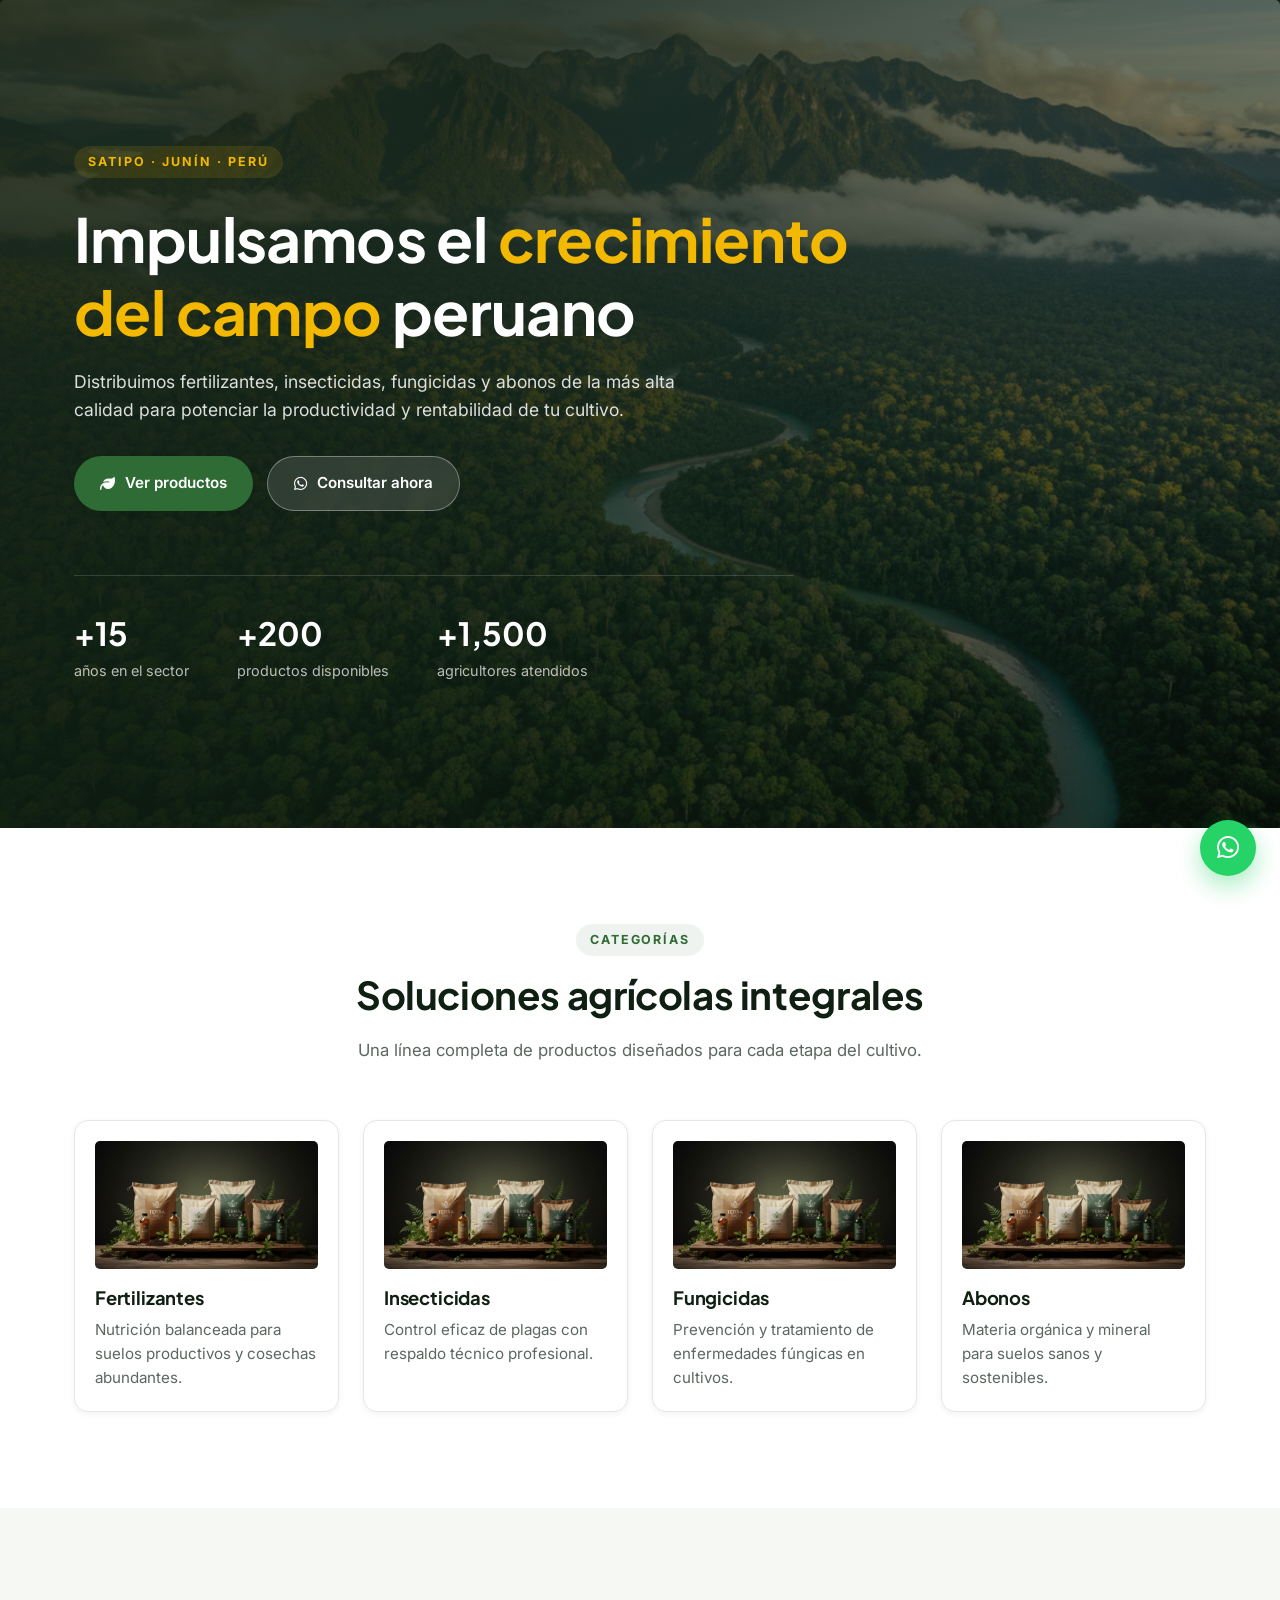
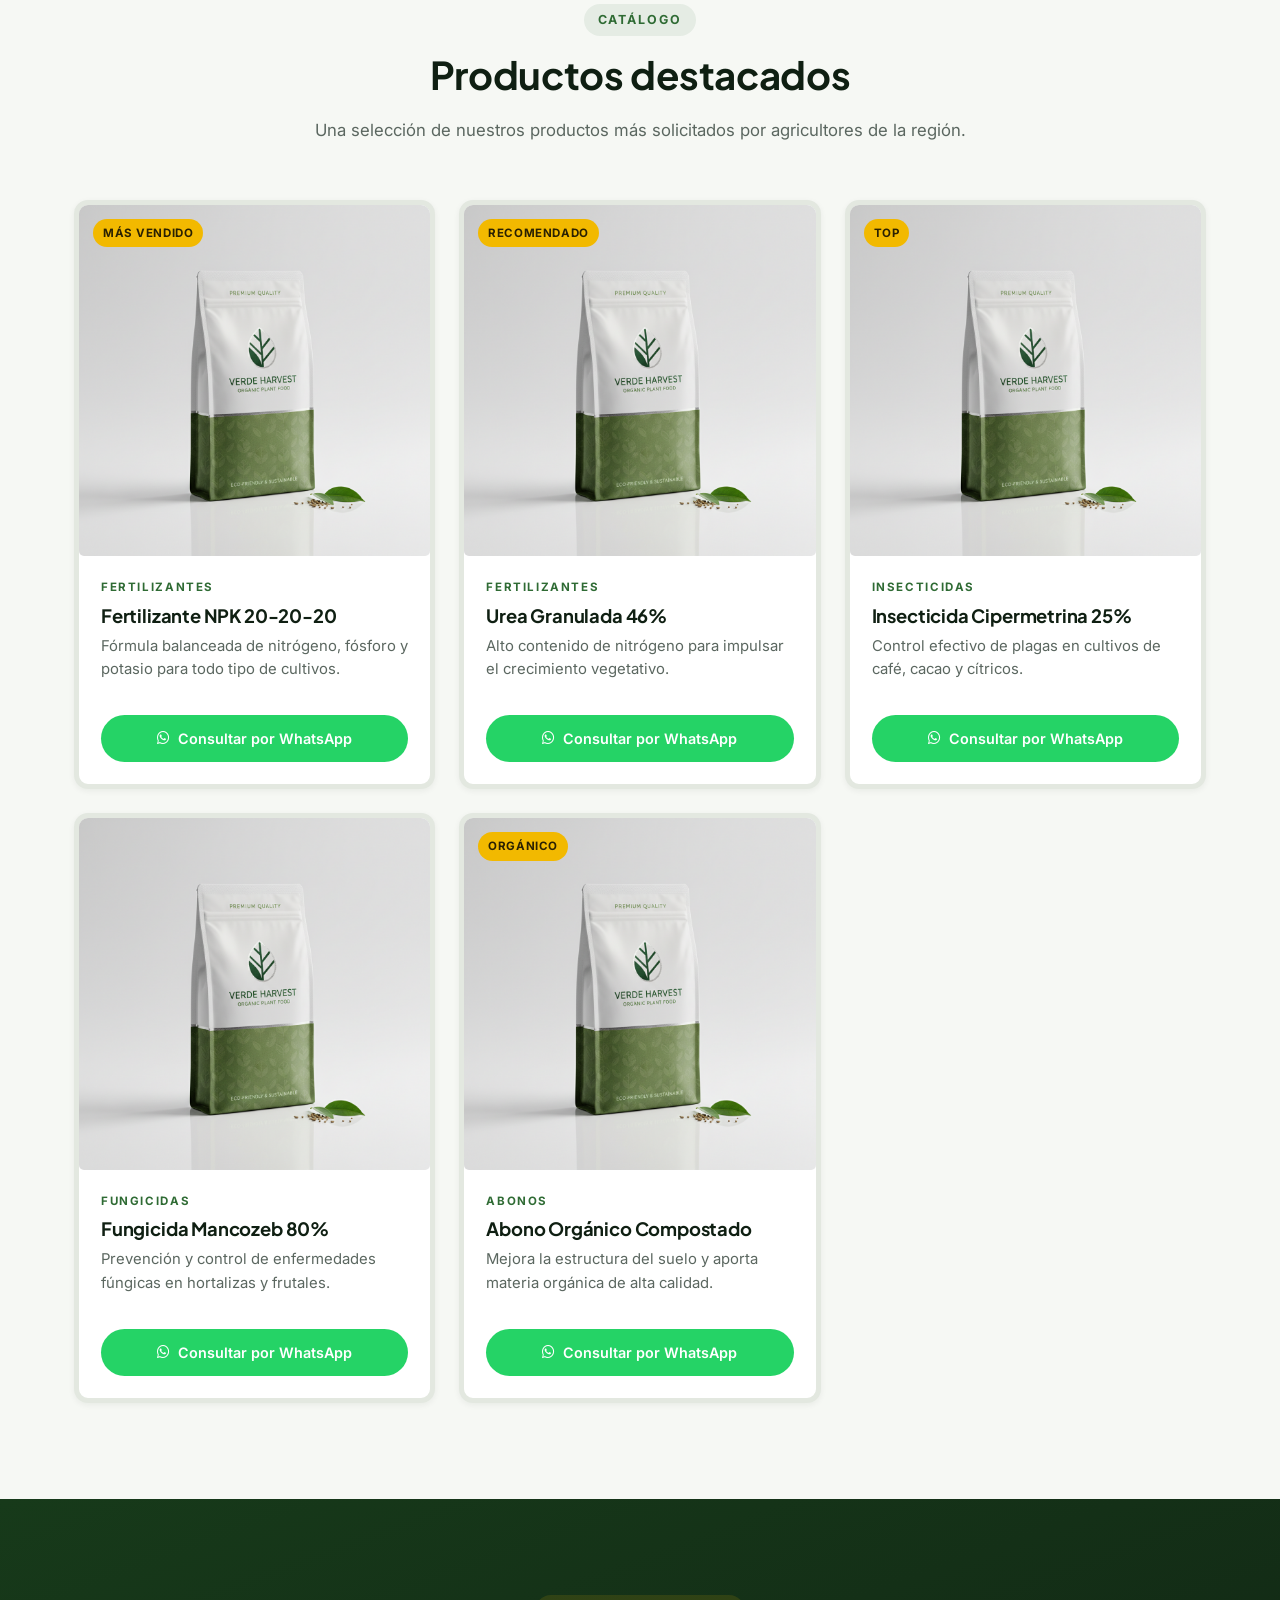
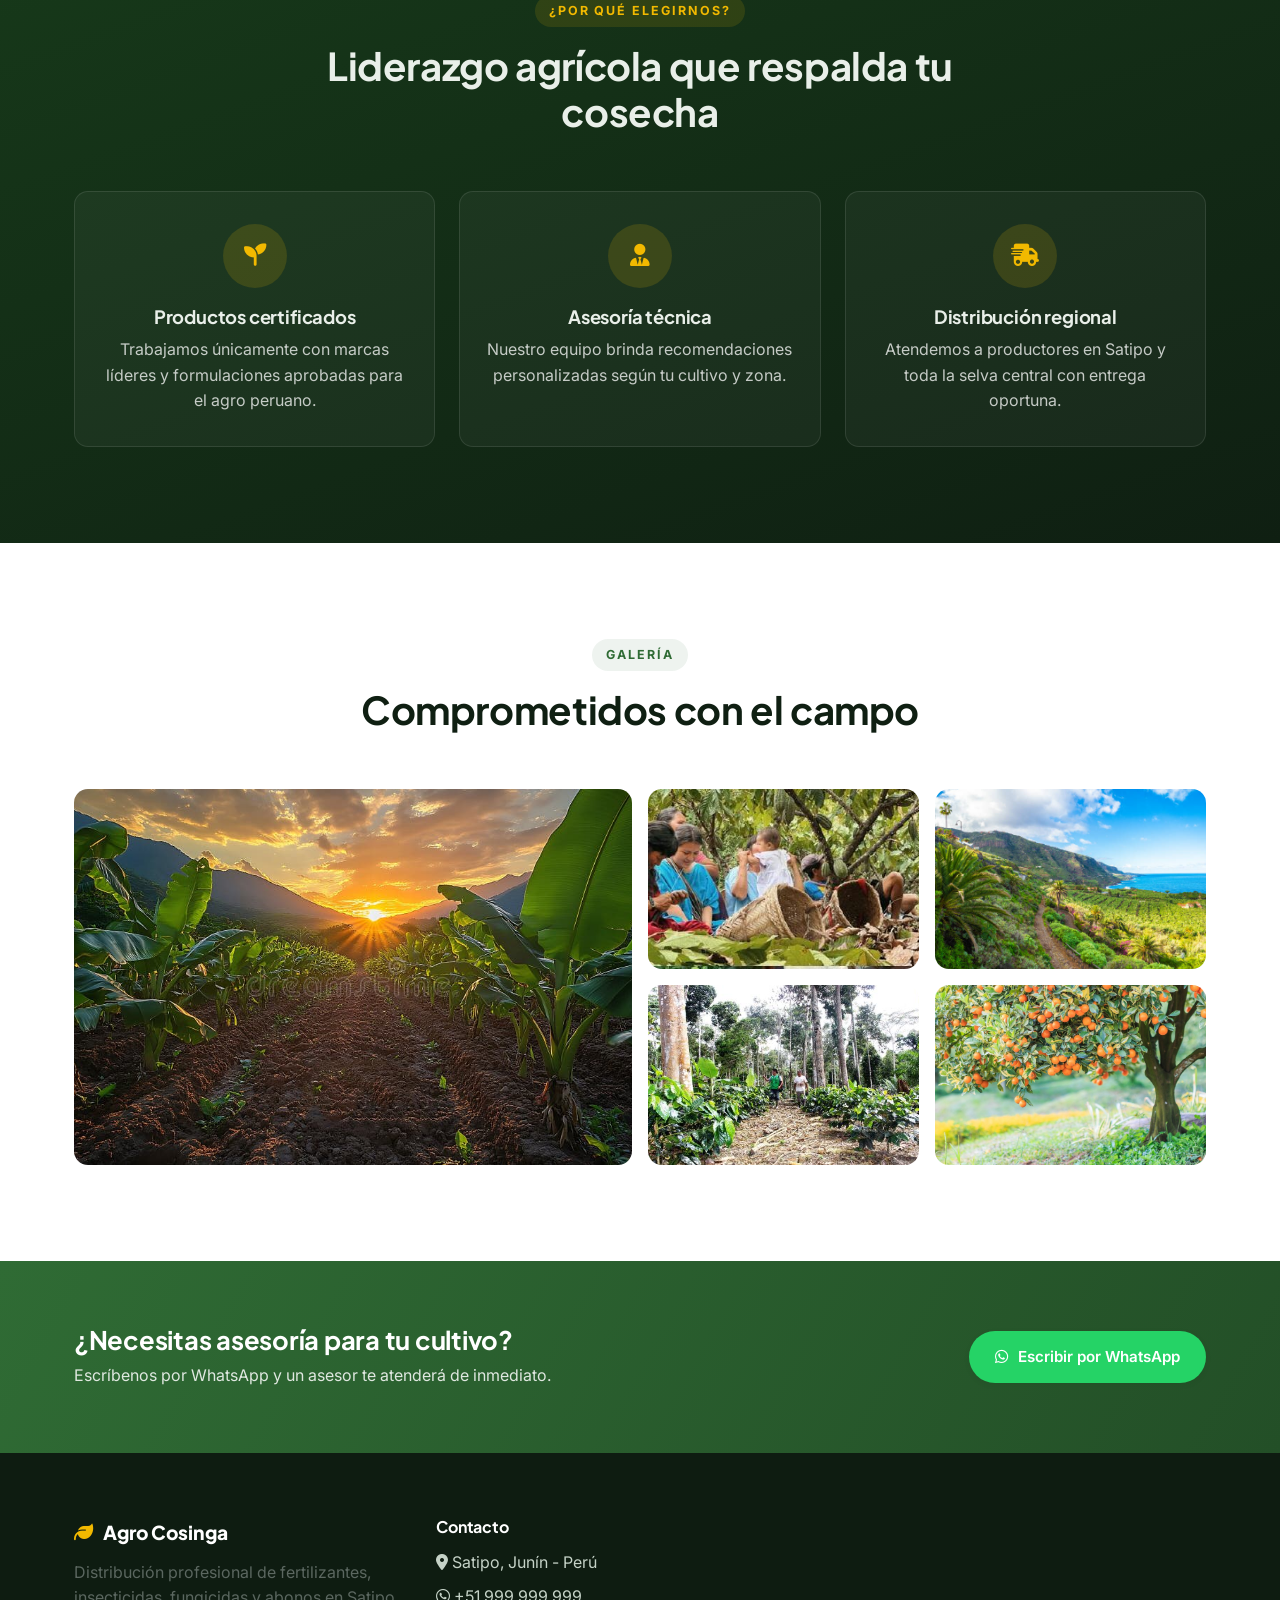
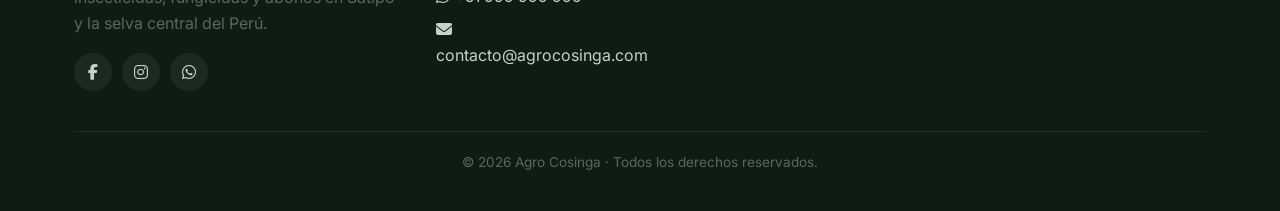
==== index.html @ ca18a6d5 "añadiendo primeros archivos primer commit" ====
<!DOCTYPE html>
<html lang="es">
<head>
  <meta charset="UTF-8" />
  <meta name="viewport" content="width=device-width, initial-scale=1.0" />
  <meta name="description" content="Agro Cosinga - Fertilizantes, insecticidas, fungicidas y abonos en Satipo, Junín. Liderazgo agrícola y productos de calidad para el agricultor peruano." />
  <title>Agro Cosinga | Fertilizantes y Productos Agrícolas - Satipo, Junín</title>
  <link rel="preconnect" href="https://fonts.googleapis.com">
  <link rel="preconnect" href="https://fonts.gstatic.com" crossorigin>
  <link href="https://fonts.googleapis.com/css2?family=Inter:wght@400;500;600;700&family=Plus+Jakarta+Sans:wght@600;700;800&display=swap" rel="stylesheet">
  <link rel="stylesheet" href="https://cdnjs.cloudflare.com/ajax/libs/font-awesome/6.5.1/css/all.min.css">
  <link rel="stylesheet" href="https://unpkg.com/aos@2.3.4/dist/aos.css">
  <link rel="stylesheet" href="assets/css/styles.css">
</head>

<body>

  <div id="navbar-placeholder"></div>
 
  <header class="hero">
    <div class="hero__overlay"></div>
    <div class="hero__media" aria-hidden="true">
    
      <img src="assets/images/hero-landscape-jungle.png" alt="Campo agrícola en Satipo" class="hero__img">
    </div>
    <div class="container hero__content" data-aos="fade-up">
      <span class="hero__eyebrow">Satipo · Junín · Perú</span>
      <h1 class="hero__title">Impulsamos el <span>crecimiento del campo</span> peruano</h1>
      <p class="hero__subtitle">
        Distribuimos fertilizantes, insecticidas, fungicidas y abonos de la más alta calidad
        para potenciar la productividad y rentabilidad de tu cultivo.
      </p>
      <div class="hero__actions">
        <a href="#categoriaas" class="btn btn--primary">
          <i class="fa-solid fa-leaf"></i> Ver productos
        </a>
        <a href="https://wa.me/51902345673?text=Hola%20Agro%20Cosinga,%20deseo%20información%20de%20sus%20productos." target="_blank" rel="noopener" class="btn btn--ghost">
          <i class="fa-brands fa-whatsapp"></i> Consultar ahora
        </a>
      </div>

      <ul class="hero__stats">
        <li><strong>+15</strong><span>años en el sector</span></li>
        <li><strong>+200</strong><span>productos disponibles</span></li>
        <li><strong>+1,500</strong><span>agricultores atendidos</span></li>
      </ul>
    </div>
  </header>

  <section class="section section--light">
    <div class="container"id="categoriaas">
      <div class="section__head" data-aos="fade-up">
        <span class="section__eyebrow">Categorías</span>
        <h2 class="section__title">Soluciones agrícolas integrales</h2>
        <p class="section__lead">Una línea completa de productos diseñados para cada etapa del cultivo.</p>
      </div>

      <div class="grid grid--4">
        <article class="cat-card" data-aos="fade-up" data-aos-delay="0">
          <div class="cat-card__media">
            <img src="assets/images/fetilizantes.png" alt="">
          </div>
          <h3>Fertilizantes</h3>
          <p>Nutrición balanceada para suelos productivos y cosechas abundantes.</p>
        </article>

        <article class="cat-card" data-aos="fade-up" data-aos-delay="80">
          <div class="cat-card__media">
            <img src="assets/images/fetilizantes.png" alt="">
          </div>
          <h3>Insecticidas</h3>
          <p>Control eficaz de plagas con respaldo técnico profesional.</p>
        </article>

        <article class="cat-card" data-aos="fade-up" data-aos-delay="160">
          <div class="cat-card__media">
            <img src="assets/images/fetilizantes.png" alt="">
          </div>
          <h3>Fungicidas</h3>
          <p>Prevención y tratamiento de enfermedades fúngicas en cultivos.</p>
        </article>

        <article class="cat-card" data-aos="fade-up" data-aos-delay="240">
          <div class="cat-card__media">
            <img src="assets/images/fetilizantes.png" alt="">
          </div>
          <h3>Abonos</h3>
          <p>Materia orgánica y mineral para suelos sanos y sostenibles.</p>
        </article>
      </div>
    </div>
  </section>

  <section class="section section--muted">
    <div class="container">
      <div class="section__head" data-aos="fade-up">
        <span class="section__eyebrow">Catálogo</span>
        <h2 class="section__title">Productos destacados</h2>
        <p class="section__lead">Una selección de nuestros productos más solicitados por agricultores de la región.</p>
      </div>

      <div id="products-grid" class="grid grid--3"></div>

  </section>

  <section class="section section--dark benefits">
    <div class="container">
      <div class="section__head section__head--light" data-aos="fade-up">
        <span class="section__eyebrow">¿Por qué elegirnos?</span>
        <h2 class="section__title">Liderazgo agrícola que respalda tu cosecha</h2>
      </div>

      <div class="grid grid--3">
        <div class="benefit" data-aos="fade-up">
          <div class="benefit__icon"><i class="fa-solid fa-seedling"></i></div>
          <h3>Productos certificados</h3>
          <p>Trabajamos únicamente con marcas líderes y formulaciones aprobadas para el agro peruano.</p>
        </div>
        <div class="benefit" data-aos="fade-up" data-aos-delay="100">
          <div class="benefit__icon"><i class="fa-solid fa-user-tie"></i></div>
          <h3>Asesoría técnica</h3>
          <p>Nuestro equipo brinda recomendaciones personalizadas según tu cultivo y zona.</p>
        </div>
        <div class="benefit" data-aos="fade-up" data-aos-delay="200">
          <div class="benefit__icon"><i class="fa-solid fa-truck-fast"></i></div>
          <h3>Distribución regional</h3>
          <p>Atendemos a productores en Satipo y toda la selva central con entrega oportuna.</p>
        </div>
      </div>
    </div>
  </section>

  <section class="section section--light">
    <div class="container">
      <div class="section__head" data-aos="fade-up">
        <span class="section__eyebrow">Galería</span>
        <h2 class="section__title">Comprometidos con el campo</h2>
      </div>

      <div class="gallery">
        <div class="gallery__item gallery__item--lg" data-aos="zoom-in">
          <img src="assets/images/8_Banana_Plantation_at_Sunset_Mountain.png" alt="Fertilizantes Agro Cosinga" loading="lazy">
        </div>
        <div class="gallery__item" data-aos="zoom-in" data-aos-delay="80">
          <img src="assets/images/10_Bridging_Forests_and_Markets_Through.png" alt="Fertilizantes Agro Cosinga" loading="lazy">
        </div>
        <div class="gallery__item" data-aos="zoom-in" data-aos-delay="160">
          <img src="assets/images/4_1_000_Banana_Plantation_In_The_Mountains.png" alt="Fertilizantes Agro Cosinga" loading="lazy">
        </div>
        <div class="gallery__item" data-aos="zoom-in" data-aos-delay="240">
          <img src="assets/images/6_Satipo_productores_de_caf_y_cacao.png" alt="Fertilizantes Agro Cosinga" loading="lazy">
        </div>
        <div class="gallery__item" data-aos="zoom-in" data-aos-delay="320">
         <img src="assets/images/7_A_Guide_to_Planting_Citrus_Plants.png" alt="Fertilizantes Agro Cosinga" loading="lazy">
        </div>
      </div>
    </div>
  </section>

  <!-- WHATSAPP -->
  <section class="cta-band">
    <div class="container cta-band__inner" data-aos="fade-up">
      <div>
        <h2>¿Necesitas asesoría para tu cultivo?</h2>
        <p>Escríbenos por WhatsApp y un asesor te atenderá de inmediato.</p>
      </div>
      <a href="https://wa.me/51902345673" target="_blank" rel="noopener" class="btn btn--whatsapp">
        <i class="fa-brands fa-whatsapp"></i> Escribir por WhatsApp
      </a>
    </div>
  </section>

    <footer class="footer">
      <div class="container">
        <div class="footer__grid">
          <div>
            <div class="footer__brand"><i class="fa-solid fa-leaf"></i> Agro Cosinga</div>
            <p>Distribución profesional de fertilizantes, insecticidas, fungicidas y abonos en Satipo y la selva central del Perú.</p>
            <div class="footer__social">
              <a href="#" aria-label="Facebook"><i class="fa-brands fa-facebook-f"></i></a>
              <a href="#" aria-label="Instagram"><i class="fa-brands fa-instagram"></i></a>
              <a href="https://wa.me/51999999999" aria-label="WhatsApp"><i class="fa-brands fa-whatsapp"></i></a>
            </div>
          </div>

          <div>
            <h4>Contacto</h4>
            <ul>
              <li><i class="fa-solid fa-location-dot"></i> Satipo, Junín - Perú</li>
              <li><i class="fa-brands fa-whatsapp"></i> +51 999 999 999</li>
              <li><i class="fa-solid fa-envelope"></i> contacto@agrocosinga.com</li>
            </ul>
          </div>
        </div>
        <div class="footer__bottom">
         <p> © 2026 Agro Cosinga · Todos los derechos reservados. <p>
        </div>
      </div>
    </footer>

  <!-- WhatsApp flotante -->
  <a href="https://wa.me/51902345673" class="wa-float" target="_blank" rel="noopener" aria-label="WhatsApp">
    <i class="fa-brands fa-whatsapp"></i>
  </a>

  <script src="https://unpkg.com/aos@2.3.4/dist/aos.js"></script>
  <script src="assets/js/components.js"></script>
  <script src="assets/js/products.js"></script>
  <script src="assets/js/main.js"></script>
</body>
</html>
---- assets/css/styles.css ----
/* =========================================================
   AGRO COSINGA - Hoja de estilos principal
   Arquitectura clásica HTML5 + CSS3 con variables
   ========================================================= */

:root {
  /* Paleta corporativa agrícola */
  --color-primary: #2f6b34;        /* verde agrícola */
  --color-primary-dark: #234f27;
  --color-primary-light: #4a8a4f;
  --color-accent: #f2b900;         /* amarillo agrícola */
  --color-earth: #8a6a3b;          /* tierra suave */
  --color-earth-light: #f4ede1;

  --color-dark: #0f1f12;
  --color-text: #1e2a20;
  --color-muted: #5b6760;
  --color-bg: #ffffff;
  --color-bg-alt: #f6f8f4;
  --color-border: #e3e8e0;

  /* Tipografía */
  --font-display: 'Plus Jakarta Sans', system-ui, sans-serif;
  --font-body: 'Inter', system-ui, sans-serif;

  /* Espaciado / radio / sombras */
  --radius-sm: 8px;
  --radius-md: 14px;
  --radius-lg: 22px;
  --shadow-sm: 0 2px 6px rgba(15, 31, 18, 0.06);
  --shadow-md: 0 10px 30px rgba(15, 31, 18, 0.08);
  --shadow-lg: 0 20px 50px rgba(15, 31, 18, 0.12);

  --container-max: 1180px;
  --transition: 0.25s ease;
}

/* Reset ligero */
*, *::before, *::after { box-sizing: border-box; }
html { scroll-behavior: smooth; -webkit-text-size-adjust: 100%; }
body {
  margin: 0;
  font-family: var(--font-body);
  color: var(--color-text);
  background: var(--color-bg);
  line-height: 1.6;
  -webkit-font-smoothing: antialiased;
}
img { max-width: 100%; display: block; }
a { color: inherit; text-decoration: none; }
button { font-family: inherit; cursor: pointer; border: none; background: none; }
h1, h2, h3, h4 { font-family: var(--font-display); color: var(--color-dark); margin: 0 0 .5em; line-height: 1.2; letter-spacing: -0.01em; }
p { margin: 0 0 1em; color: var(--color-muted); }

/* Layout */
.container {
  width: 100%;
  max-width: var(--container-max);
  margin: 0 auto;
  padding: 0 24px;
}

.section { padding: 96px 0; }
.section--light { background: var(--color-bg); }
.section--muted { background: var(--color-bg-alt); }
.section--dark  { background: linear-gradient(160deg, #173a1a, #0f1f12); color: #e9efe9; }

.section__head { text-align: center; max-width: 720px; margin: 0 auto 56px; }
.section__head--light h2,
.section__head--light p { color: #e9efe9; }
.section__eyebrow {
  display: inline-block;
  font-size: 0.78rem;
  font-weight: 700;
  letter-spacing: 0.16em;
  text-transform: uppercase;
  color: var(--color-primary);
  background: rgba(47, 107, 52, 0.08);
  padding: 6px 14px;
  border-radius: 999px;
  margin-bottom: 16px;
}
.section--dark .section__eyebrow {
  color: var(--color-accent);
  background: rgba(242, 185, 0, 0.12);
}
.section__title { font-size: clamp(1.7rem, 3vw, 2.4rem); }
.section__lead { font-size: 1.05rem; }
.section__cta { text-align: center; margin-top: 56px; }

/* Grid genérico */
.grid { display: grid; gap: 24px; }
.grid--3 { grid-template-columns: repeat(3, 1fr); }
.grid--4 { grid-template-columns: repeat(4, 1fr); }
@media (max-width: 960px) {
  .grid--3, .grid--4 { grid-template-columns: repeat(2, 1fr); }
}
@media (max-width: 580px) {
  .grid--3, .grid--4 { grid-template-columns: 1fr; }
}

/* Botones */
.btn {
  display: inline-flex; align-items: center; gap: 10px;
  padding: 14px 26px;
  border-radius: 999px;
  font-weight: 600; font-size: 0.95rem;
  transition: transform var(--transition), box-shadow var(--transition), background var(--transition), color var(--transition);
}
.btn:hover { transform: translateY(-2px); }
.btn--primary { background: var(--color-primary); color: #fff; box-shadow: var(--shadow-sm); }
.btn--primary:hover { background: var(--color-primary-dark); box-shadow: var(--shadow-md); }
.btn--ghost { background: rgba(255,255,255,0.12); color: #fff; border: 1px solid rgba(255,255,255,0.35); backdrop-filter: blur(6px); }
.btn--ghost:hover { background: rgba(255,255,255,0.22); }
.btn--whatsapp { background: #25D366; color: #fff; box-shadow: var(--shadow-sm); }
.btn--whatsapp:hover { background: #1ebe5a; }
.btn--sm { padding: 10px 18px; font-size: 0.85rem; }

/* Image placeholders */
.image-placeholder {
  width: 100%;
  min-height: 200px;
  background: repeating-linear-gradient(45deg, #eef2ea, #eef2ea 10px, #e3e9df 10px, #e3e9df 20px);
  display: flex; align-items: center; justify-content: center;
  color: var(--color-primary-dark);
  font-weight: 600;
  font-size: 0.9rem;
  text-align: center;
  padding: 16px;
  border-radius: var(--radius-md);
  border: 1px dashed rgba(47,107,52,0.35);
}
.image-placeholder--hero { min-height: 100%; border-radius: 0; }
.image-placeholder--tall { min-height: 420px; }

/* ============ NAVBAR ============ */
.navbar {
  position: sticky; top: 0; z-index: 50;
  background: rgba(255,255,255,0.92);
  backdrop-filter: saturate(180%) blur(12px);
  border-bottom: 1px solid var(--color-border);
}
.navbar__inner {
  display: flex; align-items: center; justify-content: space-between;
  padding: 16px 0;
}
.navbar__brand {
  display: flex; align-items: center; gap: 10px;
  font-family: var(--font-display); font-weight: 800; font-size: 1.15rem;
  color: var(--color-dark);
}
.navbar__brand i { color: var(--color-primary); font-size: 1.5rem; }
.navbar__brand span { color: var(--color-primary); }
.navbar__menu { display: flex; align-items: center; gap: 8px; }
.navbar__menu a {
  padding: 10px 16px;
  font-weight: 500; color: var(--color-text);
  border-radius: 999px;
  transition: color var(--transition), background var(--transition);
}
.navbar__menu a:hover { color: var(--color-primary); background: var(--color-bg-alt); }
.navbar__menu a.is-active { color: var(--color-primary); background: rgba(47,107,52,0.08); }
.navbar__cta { margin-left: 8px; }
.navbar__toggle { display: none; font-size: 1.4rem; color: var(--color-dark); }

@media (max-width: 860px) {
  .navbar__toggle { display: block; }
  .navbar__menu {
    position: absolute; top: 100%; left: 0; right: 0;
    background: #fff; border-bottom: 1px solid var(--color-border);
    flex-direction: column; align-items: stretch; gap: 0;
    padding: 12px 16px 20px;
    transform: translateY(-12px);
    opacity: 0; pointer-events: none;
    transition: opacity var(--transition), transform var(--transition);
  }
  .navbar__menu a { padding: 14px 12px; border-radius: var(--radius-sm); }
  .navbar.is-open .navbar__menu { opacity: 1; transform: translateY(0); pointer-events: auto; }
  .navbar__cta { margin: 8px 0 0; text-align: center; }
}

/* ============ HERO ============ */
.hero {
  position: relative;
  min-height: 92vh;
  display: flex; align-items: center;
  color: #fff;
  overflow: hidden;
  background: var(--color-dark);
}
.hero__media { position: absolute; inset: 0; }
.hero__media .image-placeholder {
  height: 100%; border-radius: 0;
  border: none;
  background: linear-gradient(160deg, #1d4a22, #0d1f10),
    repeating-linear-gradient(45deg, rgba(255,255,255,0.03), rgba(255,255,255,0.03) 12px, transparent 12px, transparent 24px);
  color: rgba(255,255,255,0.6);
}
.hero__overlay {
  position: absolute; inset: 0;
  background: linear-gradient(120deg, rgba(15,31,18,0.85) 30%, rgba(15,31,18,0.4) 100%);
  z-index: 1;
}
.hero__content { position: relative; z-index: 2; padding: 80px 24px; }
.hero__eyebrow {
  display: inline-block;
  font-size: 0.78rem; font-weight: 700; letter-spacing: 0.16em;
  text-transform: uppercase;
  color: var(--color-accent);
  background: rgba(242,185,0,0.12);
  padding: 6px 14px; border-radius: 999px;
  margin-bottom: 24px;
}
.hero__title {
  font-size: clamp(2.2rem, 5vw, 3.8rem);
  color: #fff;
  max-width: 820px;
  margin-bottom: 20px;
}
.hero__title span { color: var(--color-accent); }
.hero__subtitle {
  max-width: 620px;
  color: rgba(255,255,255,0.85);
  font-size: 1.1rem;
  margin-bottom: 32px;
}
.hero__actions { display: flex; flex-wrap: wrap; gap: 14px; margin-bottom: 64px; }

.hero__stats {
  display: flex; flex-wrap: wrap; gap: 48px;
  list-style: none; padding: 0; margin: 0;
  border-top: 1px solid rgba(255,255,255,0.15);
  padding-top: 32px;
  max-width: 720px;
}
.hero__stats li { display: flex; flex-direction: column; }
.hero__stats strong { font-family: var(--font-display); font-size: 2rem; color: #fff; }
.hero__stats span { color: rgba(255,255,255,0.7); font-size: 0.9rem; }

/* ============ PAGE HERO ============ */
.page-hero {
  background: linear-gradient(160deg, #2f6b34, #173a1a);
  color: #fff;
  padding: 100px 0 80px;
  text-align: center;
}
.page-hero .section__eyebrow {
  background: rgba(242,185,0,0.18);
  color: var(--color-accent);
}
.page-hero__title { color: #fff; font-size: clamp(2rem, 4vw, 3rem); }
.page-hero__lead { color: rgba(255,255,255,0.85); max-width: 600px; margin: 0 auto; }

/* ============ CATEGORY CARDS ============ */
.cat-card {
  background: #fff;
  border-radius: var(--radius-md);
  padding: 20px;
  border: 1px solid var(--color-border);
  box-shadow: var(--shadow-sm);
  transition: transform var(--transition), box-shadow var(--transition), border-color var(--transition);
}
.cat-card:hover { transform: translateY(-6px); box-shadow: var(--shadow-md); border-color: rgba(47,107,52,0.4); }
.cat-card__media { margin-bottom: 18px; }
.cat-card__media .image-placeholder { min-height: 160px; }
.cat-card h3 { font-size: 1.15rem; }
.cat-card p { font-size: 0.95rem; margin: 0; }

/* Imágenes reales dentro de placeholders: llenan el contenedor */
img {
  width: 100%;
  height: 100%;
  object-fit: cover;
  object-position: center;
  display: block;
  border-radius: 5px;
}

/* ============ PRODUCT CARDS ============ */
.product-card {
  background: #fff;
  border-radius: var(--radius-md);
  overflow: hidden;
  border: 5px solid var(--color-border);
  box-shadow: var(--shadow-sm);
  display: flex; flex-direction: column;
  transition: transform var(--transition), box-shadow var(--transition);
}
.product-card:hover { transform: translateY(-6px); box-shadow: var(--shadow-md); }
.product-card__media { position: relative; padding: 0;}
.product-card__media  { 
  min-height: 220px; 
  padding: 0;
}
.product-card__tag {
  position: absolute; top: 14px; left: 14px;
  background: var(--color-accent); color: #2a2102;
  font-size: 0.72rem; font-weight: 700; letter-spacing: 0.05em;
  text-transform: uppercase; padding: 5px 10px; border-radius: 999px;
}
.product-card__body { padding: 22px; display: flex; flex-direction: column; flex: 1; }
.product-card__category {
  font-size: 0.72rem; font-weight: 700; letter-spacing: 0.14em;
  color: var(--color-primary); text-transform: uppercase; margin-bottom: 8px;
}
.product-card__title { font-size: 1.15rem; margin-bottom: 8px; }
.product-card__desc { font-size: 0.93rem; flex: 1; }
.product-card__cta {
  margin-top: 18px;
  display: inline-flex; align-items: center; justify-content: center; gap: 8px;
  background: #25D366; color: #fff;
  padding: 12px 18px; border-radius: 999px;
  font-weight: 600; font-size: 0.9rem;
  transition: background var(--transition);
}
.product-card__cta:hover { background: #1ebe5a; }

/* ============ FILTERS ============ */
.filters {
  display: flex; flex-wrap: wrap; justify-content: center; gap: 10px;
  margin-bottom: 48px;
}
.filter-btn {
  padding: 10px 20px; border-radius: 999px;
  background: #fff; border: 1px solid var(--color-border);
  font-weight: 600; font-size: 0.9rem; color: var(--color-text);
  transition: background var(--transition), color var(--transition), border-color var(--transition);
}
.filter-btn:hover { border-color: var(--color-primary); color: var(--color-primary); }
.filter-btn.is-active { background: var(--color-primary); color: #fff; border-color: var(--color-primary); }

/* ============ BENEFITS ============ */
.benefit {
  text-align: center;
  padding: 32px 24px;
  border-radius: var(--radius-md);
  background: rgba(255,255,255,0.04);
  border: 1px solid rgba(255,255,255,0.1);
}
.benefit__icon {
  width: 64px; height: 64px;
  display: flex; align-items: center; justify-content: center;
  margin: 0 auto 18px;
  border-radius: 50%;
  background: rgba(242,185,0,0.15);
  color: var(--color-accent);
  font-size: 1.4rem;
}
.benefit h3 { color: inherit; font-size: 1.15rem; }
.benefit p { color: rgba(255,255,255,0.75); margin: 0; }
.benefit--light { background: #fff; border: 1px solid var(--color-border); box-shadow: var(--shadow-sm); }
.benefit--light h3 { color: var(--color-dark); }
.benefit--light p { color: var(--color-muted); }
.benefit--light .benefit__icon { background: rgba(47,107,52,0.1); color: var(--color-primary); }

/* ============ GALLERY ============ */
.gallery {
  display: grid;
  grid-template-columns: repeat(4, 1fr);
  grid-auto-rows: 180px;
  gap: 16px;
}
.gallery__item { overflow: hidden; border-radius: var(--radius-md); }
.gallery__item .image-placeholder { height: 100%; border-radius: 0; border: none; }
.gallery__item--lg { grid-column: span 2; grid-row: span 2; }
@media (max-width: 760px) {
  .gallery { grid-template-columns: repeat(2, 1fr); }
  .gallery__item--lg { grid-column: span 2; grid-row: span 1; }
}

/* ============ SPLIT ============ */
.split {
  display: grid; grid-template-columns: 1fr 1fr;
  gap: 56px; align-items: center;
}
@media (max-width: 860px) { .split { grid-template-columns: 1fr; } }

/* ============ CTA BAND ============ */
.cta-band {
  background: linear-gradient(120deg, var(--color-primary), var(--color-primary-dark));
  color: #fff;
  padding: 64px 0;
}
.cta-band__inner {
  display: flex; align-items: center; justify-content: space-between;
  gap: 32px; flex-wrap: wrap;
}
.cta-band h2 { color: #fff; margin: 0 0 8px; font-size: 1.6rem; }
.cta-band p { color: rgba(255,255,255,0.85); margin: 0; }

/* ============ CONTACT ============ */
.contact-info { display: flex; flex-direction: column; gap: 22px; }
.contact-info__item {
  display: flex; gap: 16px; align-items: flex-start;
  padding: 18px; border: 1px solid var(--color-border);
  border-radius: var(--radius-md); background: #fff;
}
.contact-info__item i {
  width: 44px; height: 44px; flex-shrink: 0;
  display: flex; align-items: center; justify-content: center;
  border-radius: 50%;
  background: rgba(47,107,52,0.1); color: var(--color-primary);
  font-size: 1.1rem;
}
.contact-info__item h4 { margin: 0 0 2px; font-size: 1rem; }
.contact-info__item p { margin: 0; color: var(--color-muted); font-size: 0.95rem; }

.contact-form {
  background: #fff; padding: 32px;
  border-radius: var(--radius-md);
  border: 1px solid var(--color-border);
  box-shadow: var(--shadow-md);
}
.contact-form h3 { margin-bottom: 20px; }
.form-group { margin-bottom: 16px; }
.form-group label { display: block; font-weight: 600; font-size: 0.9rem; margin-bottom: 6px; }
.form-group input, .form-group textarea {
  width: 100%; padding: 12px 14px;
  border: 1px solid var(--color-border);
  border-radius: var(--radius-sm);
  font-family: inherit; font-size: 0.95rem;
  transition: border-color var(--transition), box-shadow var(--transition);
}
.form-group input:focus, .form-group textarea:focus {
  outline: none; border-color: var(--color-primary);
  box-shadow: 0 0 0 3px rgba(47,107,52,0.15);
}

/* ============ FOOTER ============ */
.footer {
  background: #0e1c11; color: #c5d2c7;
  padding: 64px 0 24px;
}
.footer__grid {
  display: grid; grid-template-columns: 1.4fr 1fr 1fr 1fr;
  gap: 40px; margin-bottom: 40px;
}
@media (max-width: 860px) { .footer__grid { grid-template-columns: 1fr 1fr; } }
@media (max-width: 520px) { .footer__grid { grid-template-columns: 1fr; } }

.footer__brand { display: flex; align-items: center; gap: 10px; font-family: var(--font-display); font-weight: 800; font-size: 1.2rem; color: #fff; margin-bottom: 12px; }
.footer__brand i { color: var(--color-accent); }
.footer h4 { color: #fff; font-size: 1rem; margin-bottom: 14px; }
.footer ul { list-style: none; padding: 0; margin: 0; display: flex; flex-direction: column; gap: 8px; }
.footer ul a { color: #c5d2c7; font-size: 0.93rem; transition: color var(--transition); }
.footer ul a:hover { color: var(--color-accent); }
.footer__social { display: flex; gap: 10px; margin-top: 12px; }
.footer__social a {
  width: 38px; height: 38px;
  display: flex; align-items: center; justify-content: center;
  background: rgba(255,255,255,0.06); border-radius: 50%;
  transition: background var(--transition), color var(--transition);
}
.footer__social a:hover { background: var(--color-accent); color: #1a1500; }
.footer__bottom {
  border-top: 1px solid rgba(255,255,255,0.08);
  padding-top: 20px;
  font-size: 0.85rem; color: #8b988d;
  text-align: center;
}

/* ============ WhatsApp flotante ============ */
.wa-float {
  position: fixed; bottom: 24px; right: 24px; z-index: 40;
  width: 56px; height: 56px;
  background: #25D366; color: #fff;
  border-radius: 50%;
  display: flex; align-items: center; justify-content: center;
  font-size: 1.6rem;
  box-shadow: 0 10px 25px rgba(37,211,102,0.4);
  transition: transform var(--transition);
}
.wa-float:hover { transform: scale(1.08); }
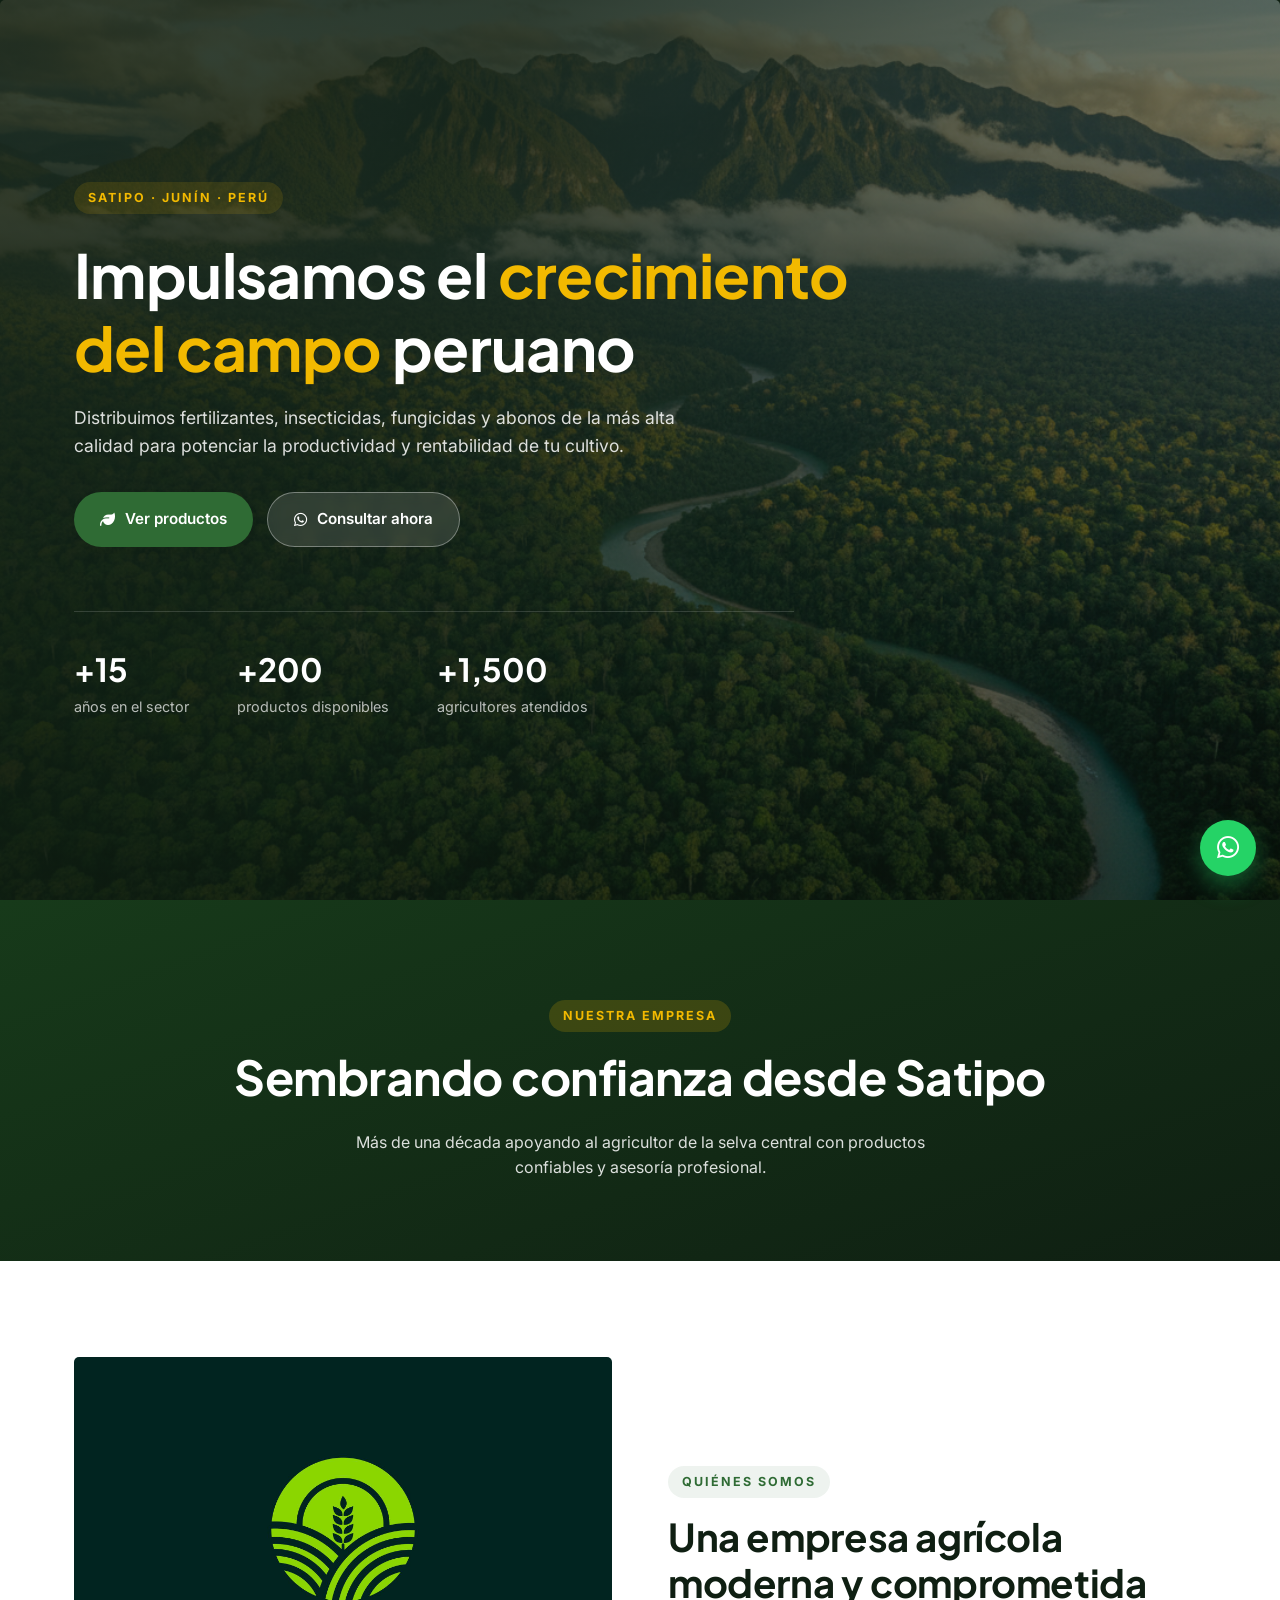
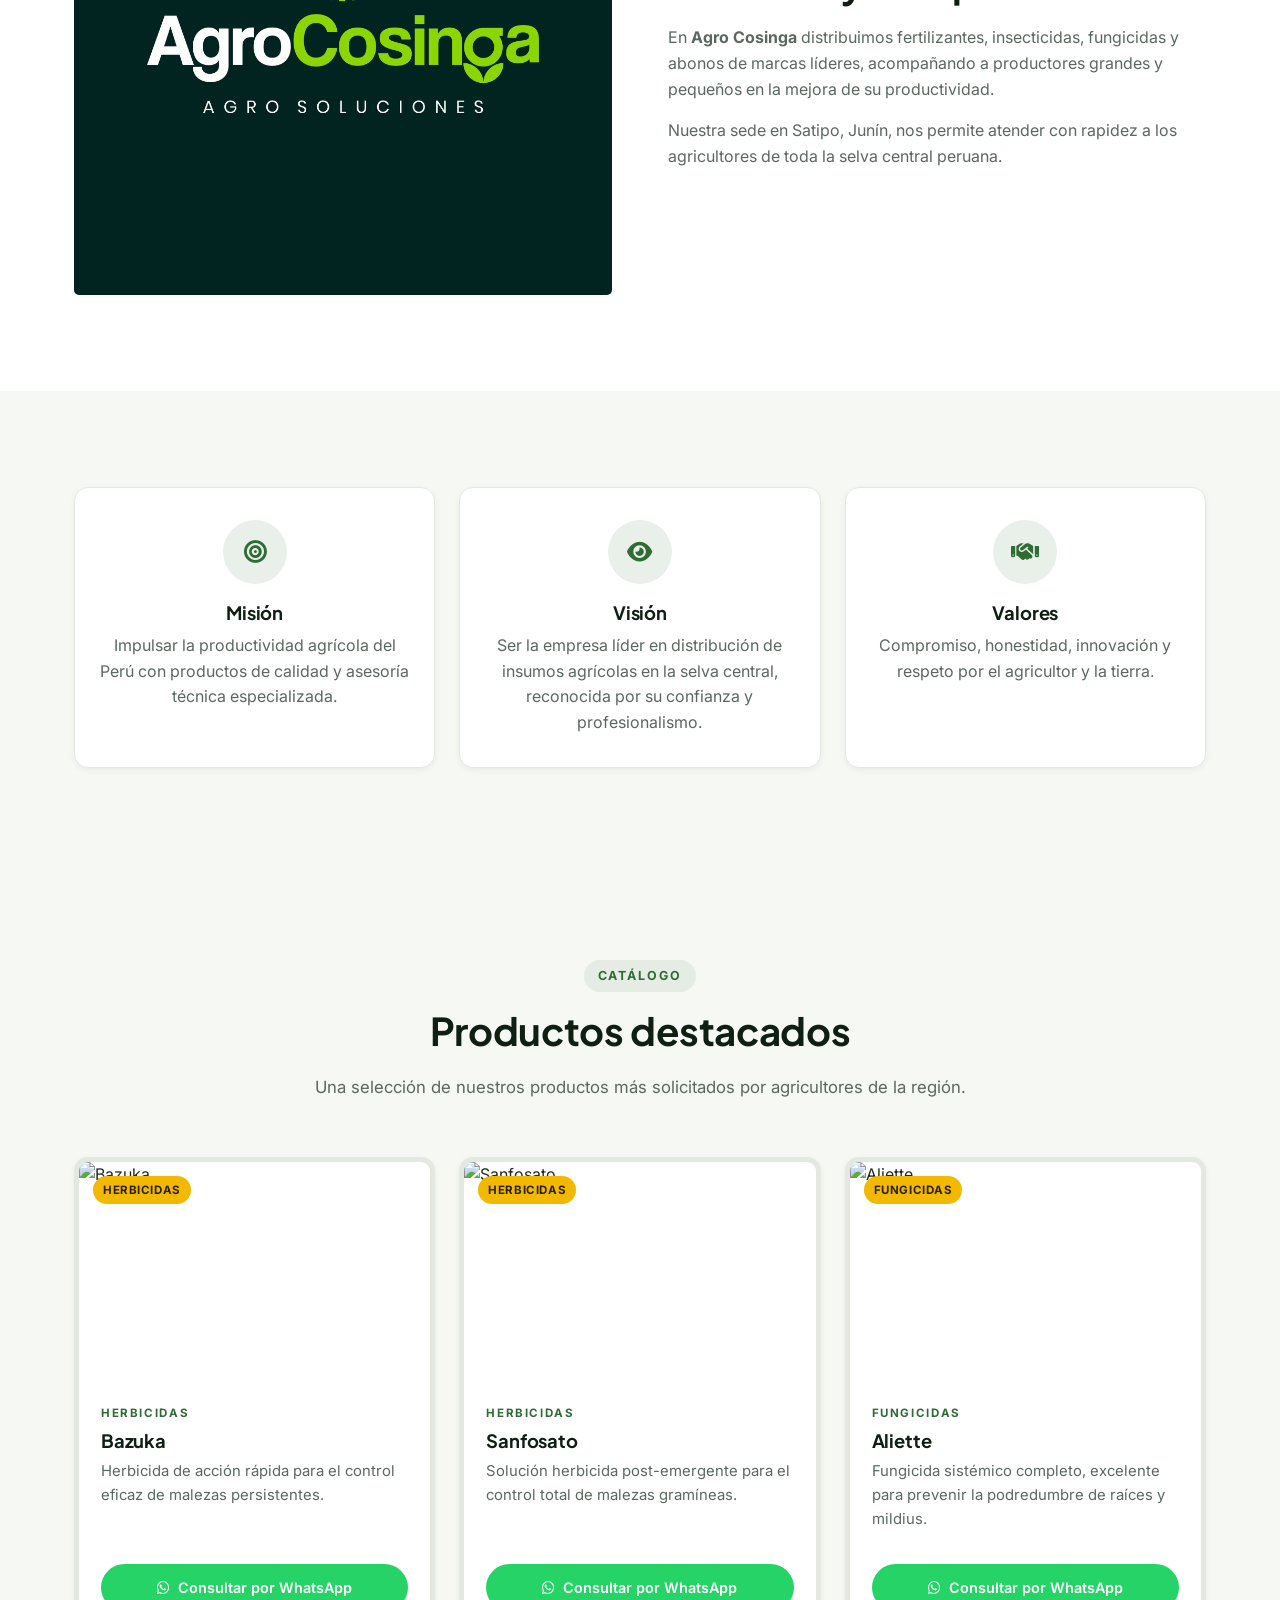
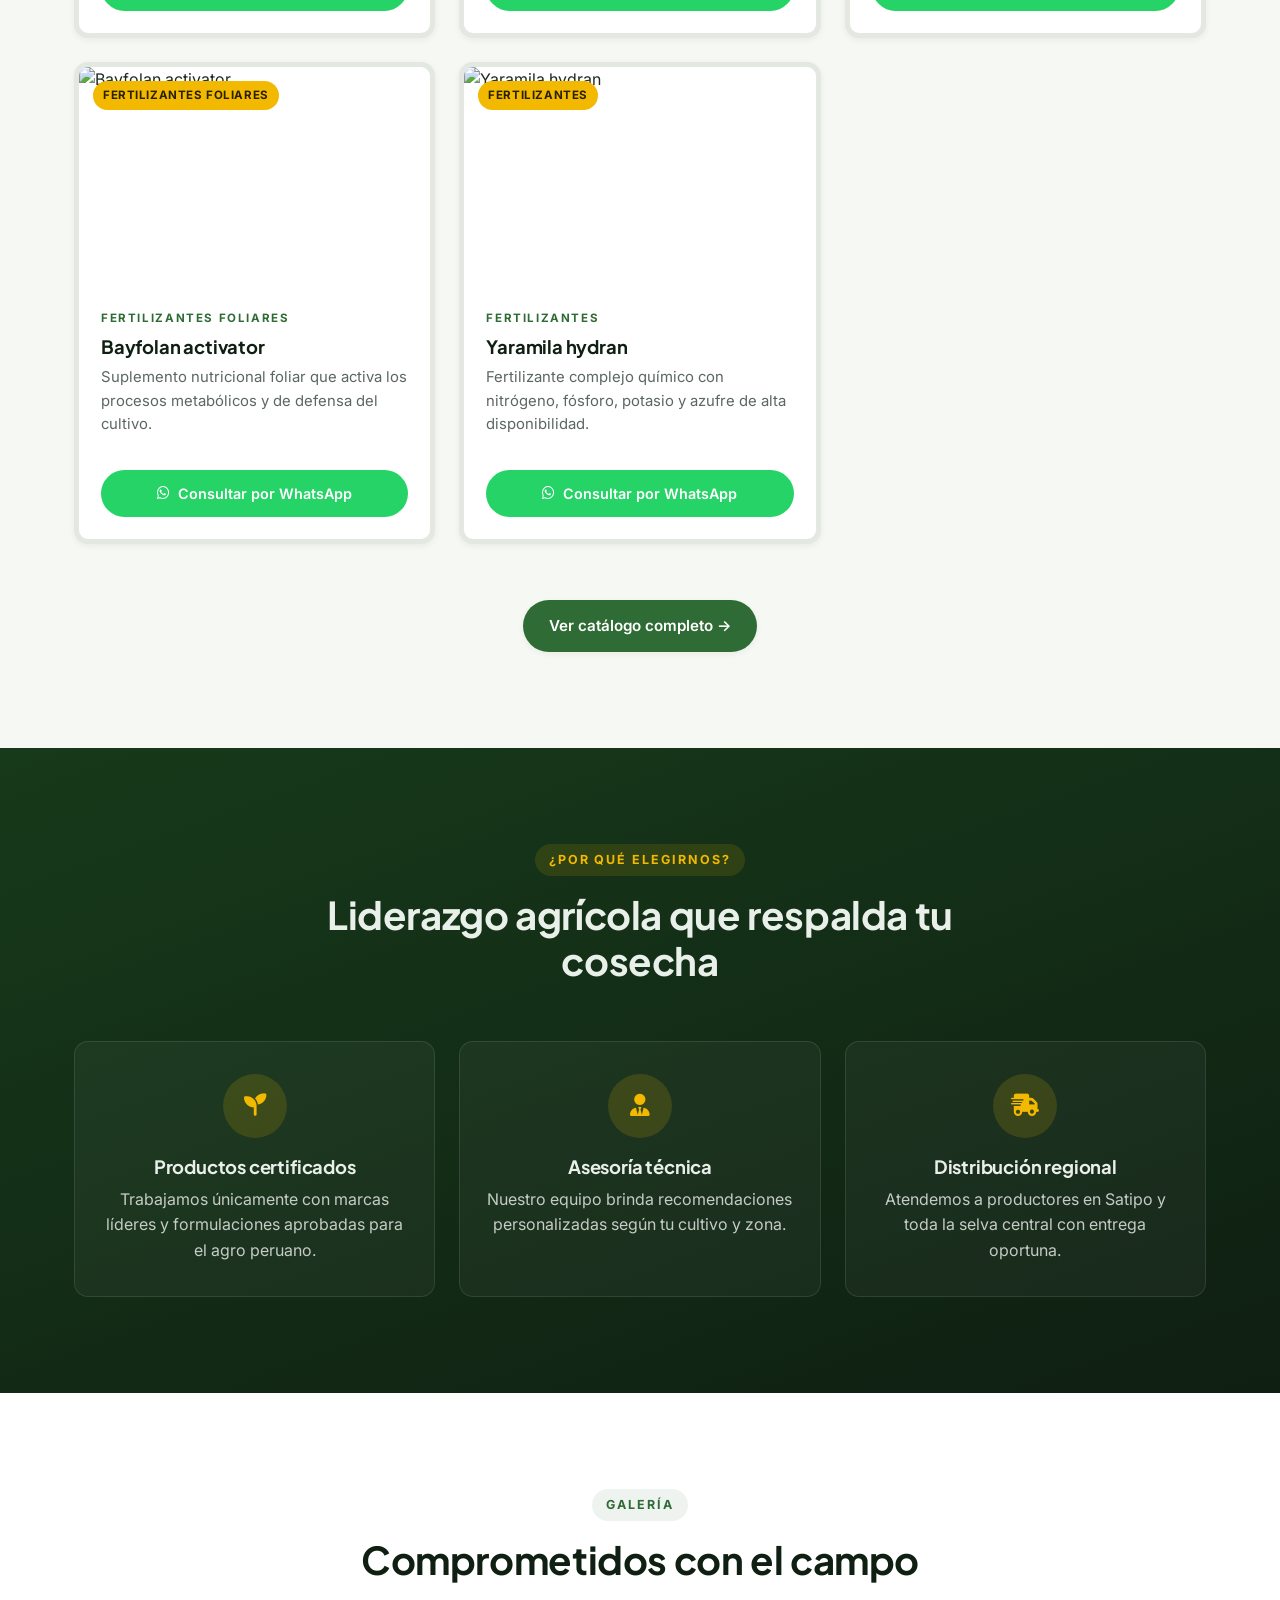
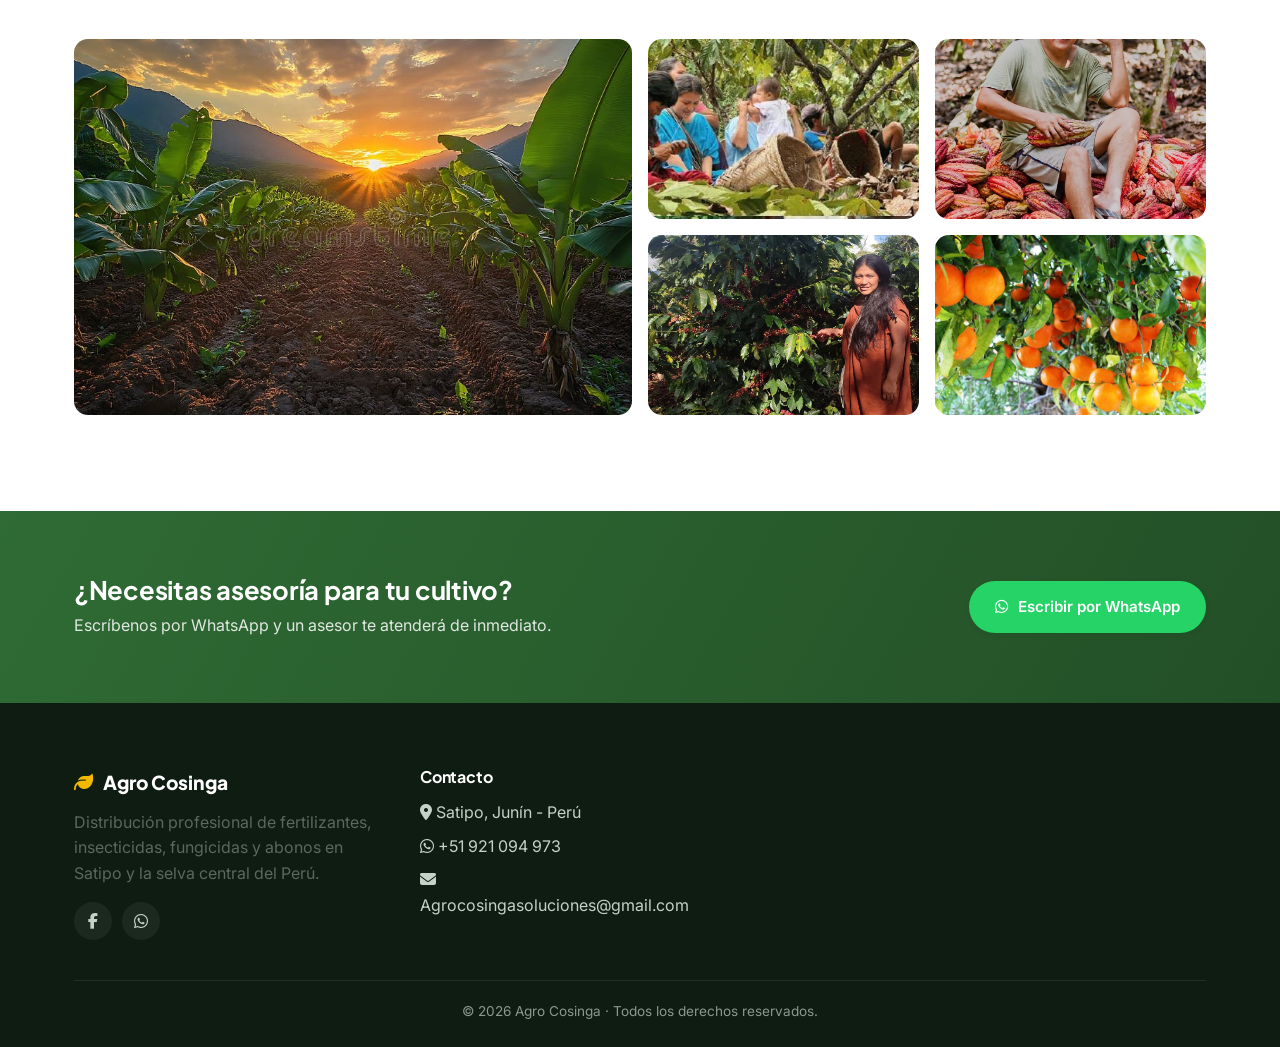
==== commit 4415f4f0: "Actualizando: datos de la empresa, productos, imagenes" ====
--- a/index.html
+++ b/index.html
@@ -31,10 +31,10 @@
         para potenciar la productividad y rentabilidad de tu cultivo.
       </p>
       <div class="hero__actions">
-        <a href="#categoriaas" class="btn btn--primary">
+        <a href="productos.html" class="btn btn--primary">
           <i class="fa-solid fa-leaf"></i> Ver productos
         </a>
-        <a href="https://wa.me/51902345673?text=Hola%20Agro%20Cosinga,%20deseo%20información%20de%20sus%20productos." target="_blank" rel="noopener" class="btn btn--ghost">
+        <a href="https://wa.me/51921094973?text=Hola%20Agro%20Cosinga,%20deseo%20información%20de%20sus%20productos." target="_blank" rel="noopener" class="btn btn--ghost">
           <i class="fa-brands fa-whatsapp"></i> Consultar ahora
         </a>
       </div>
@@ -47,46 +47,44 @@
     </div>
   </header>
 
+<section class="page-hero">
+    <div class="container" data-aos="fade-up">
+      <span class="section__eyebrow">Nuestra empresa</span>
+      <h1 class="page-hero__title">Sembrando confianza desde Satipo</h1>
+      <p class="page-hero__lead">Más de una década apoyando al agricultor de la selva central con productos confiables y asesoría profesional.</p>
+    </div>
+  </section>
+
   <section class="section section--light">
-    <div class="container"id="categoriaas">
-      <div class="section__head" data-aos="fade-up">
-        <span class="section__eyebrow">Categorías</span>
-        <h2 class="section__title">Soluciones agrícolas integrales</h2>
-        <p class="section__lead">Una línea completa de productos diseñados para cada etapa del cultivo.</p>
+    <div class="container split">
+      <div class="split__media" data-aos="fade-right">
+        <img src="./assets/images/agrocosinga-logo.jpg" alt="">
       </div>
+      <div class="split__content" data-aos="fade-left">
+        <span class="section__eyebrow">Quiénes somos</span>
+        <h2 class="section__title">Una empresa agrícola moderna y comprometida</h2>
+        <p>En <strong>Agro Cosinga</strong> distribuimos fertilizantes, insecticidas, fungicidas y abonos de marcas líderes, acompañando a productores grandes y pequeños en la mejora de su productividad.</p>
+        <p>Nuestra sede en Satipo, Junín, nos permite atender con rapidez a los agricultores de toda la selva central peruana.</p>
+      </div>
+    </div>
+  </section>
 
-      <div class="grid grid--4">
-        <article class="cat-card" data-aos="fade-up" data-aos-delay="0">
-          <div class="cat-card__media">
-            <img src="assets/images/fetilizantes.png" alt="">
-          </div>
-          <h3>Fertilizantes</h3>
-          <p>Nutrición balanceada para suelos productivos y cosechas abundantes.</p>
-        </article>
-
-        <article class="cat-card" data-aos="fade-up" data-aos-delay="80">
-          <div class="cat-card__media">
-            <img src="assets/images/fetilizantes.png" alt="">
-          </div>
-          <h3>Insecticidas</h3>
-          <p>Control eficaz de plagas con respaldo técnico profesional.</p>
-        </article>
-
-        <article class="cat-card" data-aos="fade-up" data-aos-delay="160">
-          <div class="cat-card__media">
-            <img src="assets/images/fetilizantes.png" alt="">
-          </div>
-          <h3>Fungicidas</h3>
-          <p>Prevención y tratamiento de enfermedades fúngicas en cultivos.</p>
-        </article>
-
-        <article class="cat-card" data-aos="fade-up" data-aos-delay="240">
-          <div class="cat-card__media">
-            <img src="assets/images/fetilizantes.png" alt="">
-          </div>
-          <h3>Abonos</h3>
-          <p>Materia orgánica y mineral para suelos sanos y sostenibles.</p>
-        </article>
+  <section class="section section--muted">
+    <div class="container grid grid--3">
+      <div class="benefit benefit--light" data-aos="fade-up">
+        <div class="benefit__icon"><i class="fa-solid fa-bullseye"></i></div>
+        <h3>Misión</h3>
+        <p>Impulsar la productividad agrícola del Perú con productos de calidad y asesoría técnica especializada.</p>
+      </div>
+      <div class="benefit benefit--light" data-aos="fade-up" data-aos-delay="100">
+        <div class="benefit__icon"><i class="fa-solid fa-eye"></i></div>
+        <h3>Visión</h3>
+        <p>Ser la empresa líder en distribución de insumos agrícolas en la selva central, reconocida por su confianza y profesionalismo.</p>
+      </div>
+      <div class="benefit benefit--light" data-aos="fade-up" data-aos-delay="200">
+        <div class="benefit__icon"><i class="fa-solid fa-handshake"></i></div>
+        <h3>Valores</h3>
+        <p>Compromiso, honestidad, innovación y respeto por el agricultor y la tierra.</p>
       </div>
     </div>
   </section>
@@ -101,6 +99,10 @@
 
       <div id="products-grid" class="grid grid--3"></div>
 
+      <div class="section__cta" data-aos="fade-up">
+        <a href="productos.html" class="btn btn--primary">Ver catálogo completo -></a>
+      </div>
+    </div>
   </section>
 
   <section class="section section--dark benefits">
@@ -145,13 +147,13 @@
           <img src="assets/images/10_Bridging_Forests_and_Markets_Through.png" alt="Fertilizantes Agro Cosinga" loading="lazy">
         </div>
         <div class="gallery__item" data-aos="zoom-in" data-aos-delay="160">
-          <img src="assets/images/4_1_000_Banana_Plantation_In_The_Mountains.png" alt="Fertilizantes Agro Cosinga" loading="lazy">
+          <img src="assets/images/7_Peru_s_cocoa_sector_on_the_up_as.png" alt="Fertilizantes Agro Cosinga" loading="lazy">
         </div>
         <div class="gallery__item" data-aos="zoom-in" data-aos-delay="240">
-          <img src="assets/images/6_Satipo_productores_de_caf_y_cacao.png" alt="Fertilizantes Agro Cosinga" loading="lazy">
+          <img src="assets/images/4_Peruvian_Specialty_Coffee_Regions.png" alt="Fertilizantes Agro Cosinga" loading="lazy">
         </div>
         <div class="gallery__item" data-aos="zoom-in" data-aos-delay="320">
-         <img src="assets/images/7_A_Guide_to_Planting_Citrus_Plants.png" alt="Fertilizantes Agro Cosinga" loading="lazy">
+         <img src="assets/images/9_Growing_Orange_Trees_for_Profit_Wikifarme.png" alt="Fertilizantes Agro Cosinga" loading="lazy">
         </div>
       </div>
     </div>
@@ -164,42 +166,16 @@
         <h2>¿Necesitas asesoría para tu cultivo?</h2>
         <p>Escríbenos por WhatsApp y un asesor te atenderá de inmediato.</p>
       </div>
-      <a href="https://wa.me/51902345673" target="_blank" rel="noopener" class="btn btn--whatsapp">
+      <a href="https://wa.me/51921094973" target="_blank" rel="noopener" class="btn btn--whatsapp">
         <i class="fa-brands fa-whatsapp"></i> Escribir por WhatsApp
       </a>
     </div>
   </section>
 
-    <footer class="footer">
-      <div class="container">
-        <div class="footer__grid">
-          <div>
-            <div class="footer__brand"><i class="fa-solid fa-leaf"></i> Agro Cosinga</div>
-            <p>Distribución profesional de fertilizantes, insecticidas, fungicidas y abonos en Satipo y la selva central del Perú.</p>
-            <div class="footer__social">
-              <a href="#" aria-label="Facebook"><i class="fa-brands fa-facebook-f"></i></a>
-              <a href="#" aria-label="Instagram"><i class="fa-brands fa-instagram"></i></a>
-              <a href="https://wa.me/51999999999" aria-label="WhatsApp"><i class="fa-brands fa-whatsapp"></i></a>
-            </div>
-          </div>
-
-          <div>
-            <h4>Contacto</h4>
-            <ul>
-              <li><i class="fa-solid fa-location-dot"></i> Satipo, Junín - Perú</li>
-              <li><i class="fa-brands fa-whatsapp"></i> +51 999 999 999</li>
-              <li><i class="fa-solid fa-envelope"></i> contacto@agrocosinga.com</li>
-            </ul>
-          </div>
-        </div>
-        <div class="footer__bottom">
-         <p> © 2026 Agro Cosinga · Todos los derechos reservados. <p>
-        </div>
-      </div>
-    </footer>
+  <div id="footer-placeholder"></div>
 
   <!-- WhatsApp flotante -->
-  <a href="https://wa.me/51902345673" class="wa-float" target="_blank" rel="noopener" aria-label="WhatsApp">
+  <a href="https://wa.me/51921094973" class="wa-float" target="_blank" rel="noopener" aria-label="WhatsApp">
     <i class="fa-brands fa-whatsapp"></i>
   </a>
 
--- a/assets/css/styles.css
+++ b/assets/css/styles.css
@@ -133,56 +133,11 @@
 .image-placeholder--hero { min-height: 100%; border-radius: 0; }
 .image-placeholder--tall { min-height: 420px; }
 
-/* ============ NAVBAR ============ */
-.navbar {
-  position: sticky; top: 0; z-index: 50;
-  background: rgba(255,255,255,0.92);
-  backdrop-filter: saturate(180%) blur(12px);
-  border-bottom: 1px solid var(--color-border);
-}
-.navbar__inner {
-  display: flex; align-items: center; justify-content: space-between;
-  padding: 16px 0;
-}
-.navbar__brand {
-  display: flex; align-items: center; gap: 10px;
-  font-family: var(--font-display); font-weight: 800; font-size: 1.15rem;
-  color: var(--color-dark);
-}
-.navbar__brand i { color: var(--color-primary); font-size: 1.5rem; }
-.navbar__brand span { color: var(--color-primary); }
-.navbar__menu { display: flex; align-items: center; gap: 8px; }
-.navbar__menu a {
-  padding: 10px 16px;
-  font-weight: 500; color: var(--color-text);
-  border-radius: 999px;
-  transition: color var(--transition), background var(--transition);
-}
-.navbar__menu a:hover { color: var(--color-primary); background: var(--color-bg-alt); }
-.navbar__menu a.is-active { color: var(--color-primary); background: rgba(47,107,52,0.08); }
-.navbar__cta { margin-left: 8px; }
-.navbar__toggle { display: none; font-size: 1.4rem; color: var(--color-dark); }
-
-@media (max-width: 860px) {
-  .navbar__toggle { display: block; }
-  .navbar__menu {
-    position: absolute; top: 100%; left: 0; right: 0;
-    background: #fff; border-bottom: 1px solid var(--color-border);
-    flex-direction: column; align-items: stretch; gap: 0;
-    padding: 12px 16px 20px;
-    transform: translateY(-12px);
-    opacity: 0; pointer-events: none;
-    transition: opacity var(--transition), transform var(--transition);
-  }
-  .navbar__menu a { padding: 14px 12px; border-radius: var(--radius-sm); }
-  .navbar.is-open .navbar__menu { opacity: 1; transform: translateY(0); pointer-events: auto; }
-  .navbar__cta { margin: 8px 0 0; text-align: center; }
-}
 
 /* ============ HERO ============ */
 .hero {
   position: relative;
-  min-height: 92vh;
+  min-height: 100vh;
   display: flex; align-items: center;
   color: #fff;
   overflow: hidden;
@@ -239,7 +194,7 @@
 
 /* ============ PAGE HERO ============ */
 .page-hero {
-  background: linear-gradient(160deg, #2f6b34, #173a1a);
+  background: linear-gradient(160deg, #173a1a, #0f1f12);
   color: #fff;
   padding: 100px 0 80px;
   text-align: center;
@@ -388,43 +343,6 @@
 .cta-band h2 { color: #fff; margin: 0 0 8px; font-size: 1.6rem; }
 .cta-band p { color: rgba(255,255,255,0.85); margin: 0; }
 
-/* ============ CONTACT ============ */
-.contact-info { display: flex; flex-direction: column; gap: 22px; }
-.contact-info__item {
-  display: flex; gap: 16px; align-items: flex-start;
-  padding: 18px; border: 1px solid var(--color-border);
-  border-radius: var(--radius-md); background: #fff;
-}
-.contact-info__item i {
-  width: 44px; height: 44px; flex-shrink: 0;
-  display: flex; align-items: center; justify-content: center;
-  border-radius: 50%;
-  background: rgba(47,107,52,0.1); color: var(--color-primary);
-  font-size: 1.1rem;
-}
-.contact-info__item h4 { margin: 0 0 2px; font-size: 1rem; }
-.contact-info__item p { margin: 0; color: var(--color-muted); font-size: 0.95rem; }
-
-.contact-form {
-  background: #fff; padding: 32px;
-  border-radius: var(--radius-md);
-  border: 1px solid var(--color-border);
-  box-shadow: var(--shadow-md);
-}
-.contact-form h3 { margin-bottom: 20px; }
-.form-group { margin-bottom: 16px; }
-.form-group label { display: block; font-weight: 600; font-size: 0.9rem; margin-bottom: 6px; }
-.form-group input, .form-group textarea {
-  width: 100%; padding: 12px 14px;
-  border: 1px solid var(--color-border);
-  border-radius: var(--radius-sm);
-  font-family: inherit; font-size: 0.95rem;
-  transition: border-color var(--transition), box-shadow var(--transition);
-}
-.form-group input:focus, .form-group textarea:focus {
-  outline: none; border-color: var(--color-primary);
-  box-shadow: 0 0 0 3px rgba(47,107,52,0.15);
-}
 
 /* ============ FOOTER ============ */
 .footer {
